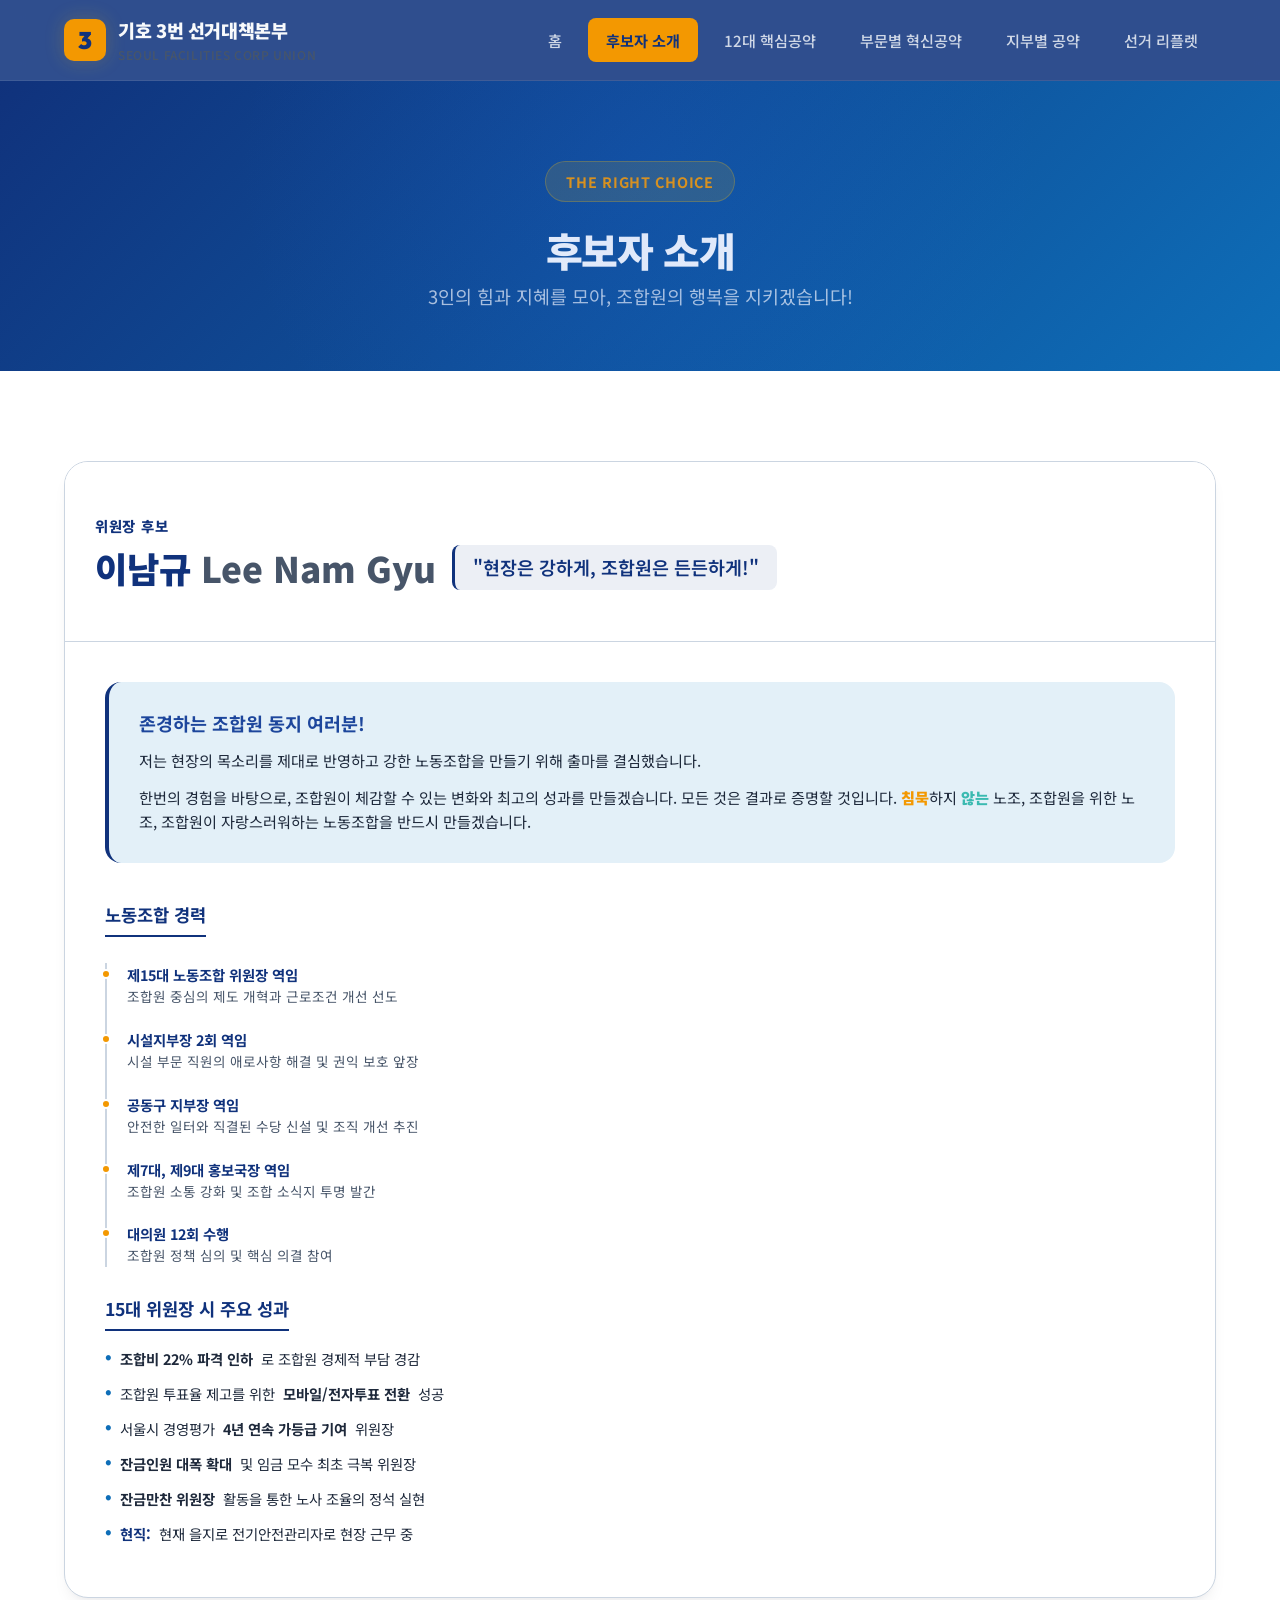
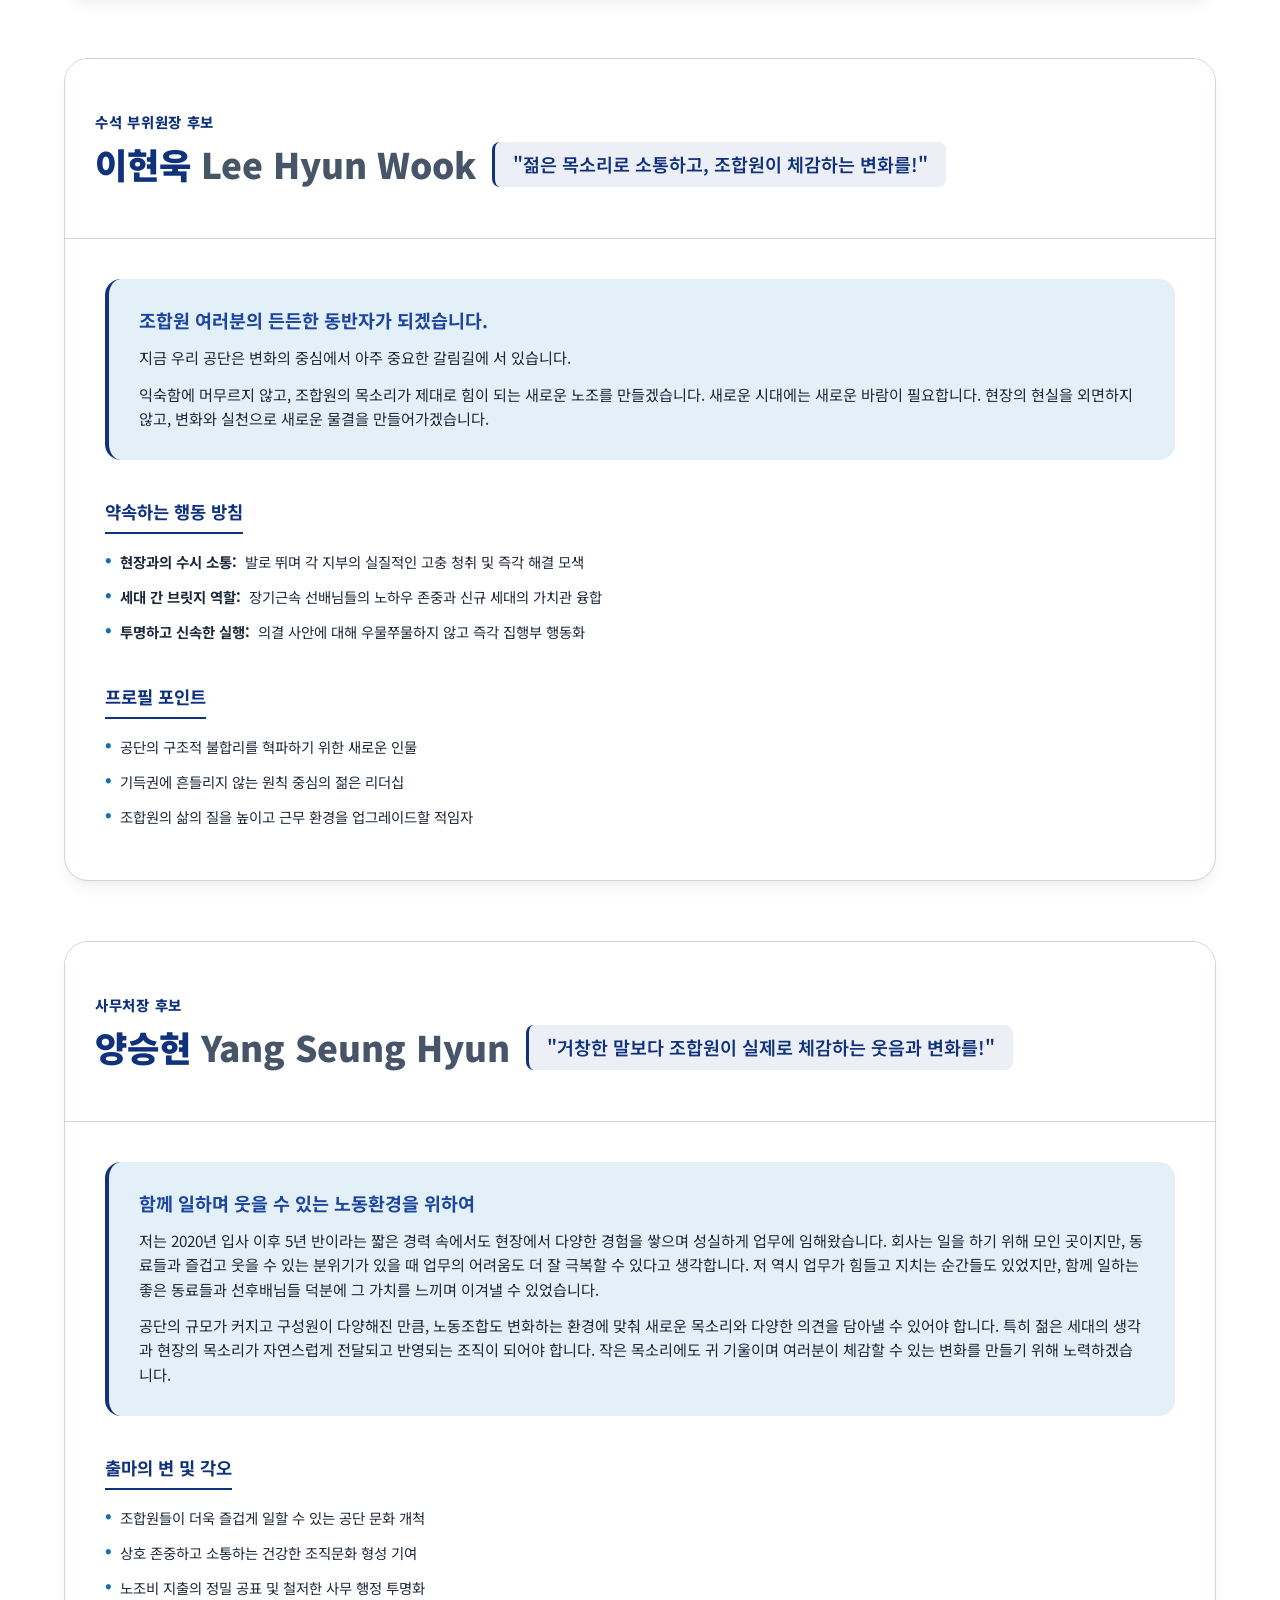
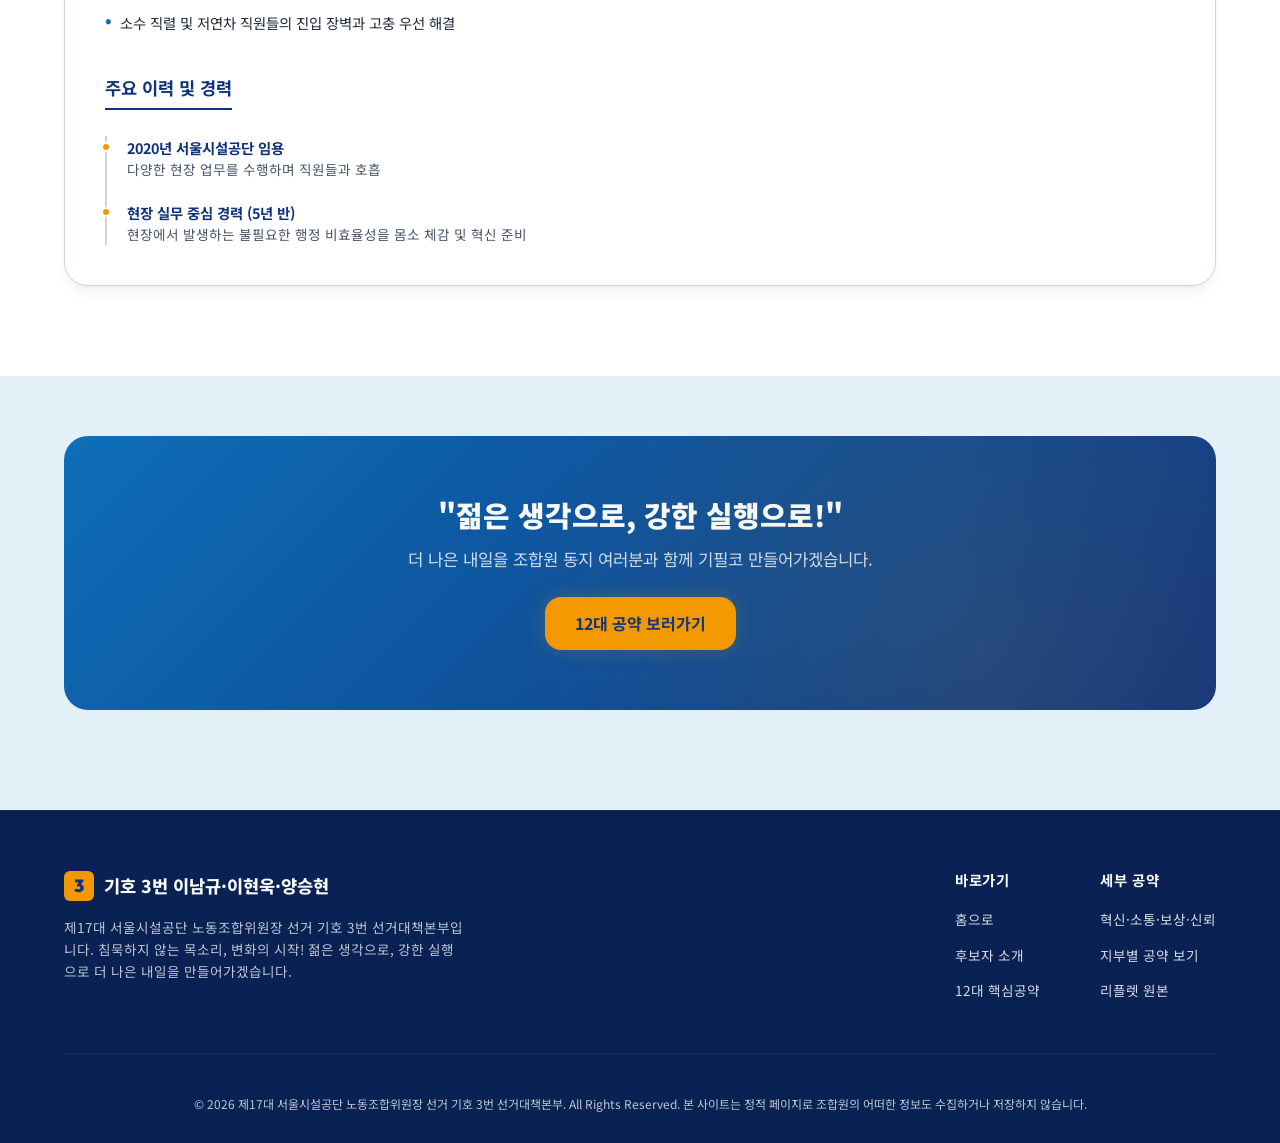
==== candidates.html @ 00cf1374 "Add files via upload" ====
<!DOCTYPE html>
<html lang="ko">
<head>
    <meta charset="UTF-8">
    <meta name="viewport" content="width=device-width, initial-scale=1.0">
    <title>후보자 소개 | 기호 3번 이남규·이현욱·양승현</title>
    <link rel="stylesheet" href="style.css">
</head>
<body>

    <!-- Header & Navigation -->
    <header class="site-header">
        <div class="container header-container">
            <a href="index.html" class="logo-link">
                <div class="logo-badge">3</div>
                <div class="logo-text">
                    <div class="logo-title">기호 3번 선거대책본부</div>
                    <div class="logo-subtitle">Seoul Facilities Corp Union</div>
                </div>
            </a>
            <button class="burger-menu" aria-label="메뉴 토글">
                <span></span>
                <span></span>
                <span></span>
            </button>
            <nav class="nav-menu">
                <a href="index.html" class="nav-link">홈</a>
                <a href="candidates.html" class="nav-link">후보자 소개</a>
                <a href="pledges.html" class="nav-link">12대 핵심공약</a>
                <a href="innovation.html" class="nav-link">부문별 혁신공약</a>
                <a href="branches.html" class="nav-link">지부별 공약</a>
                <a href="leaflet.html" class="nav-link">선거 리플렛</a>
            </nav>
        </div>
    </header>

    <!-- Sub Page Header -->
    <section class="hero-section" style="padding: 80px 0 60px;">
        <div class="container">
            <span class="hero-badge">THE RIGHT CHOICE</span>
            <h1 class="hero-title" style="font-size: 2.5rem; margin-bottom: 8px;">후보자 소개</h1>
            <p class="hero-subtitle" style="font-size: 1.15rem; margin-bottom: 0;">
                3인의 힘과 지혜를 모아, 조합원의 행복을 지키겠습니다!
            </p>
        </div>
    </section>

    <!-- Candidate Profiles Details -->
    <section class="section-padding bg-white-section">
        <div class="container">
            <div class="candidate-detail-container">
                
                <!-- Candidate 1: Lee Nam Gyu -->
                <div class="candidate-profile-block" id="namgyu">
                    <div class="candidate-profile-header img-bg-namgyu">
                        <div class="candidate-profile-title-wrap">
                            <div>
                                <p class="candidate-profile-role">위원장 후보</p>
                                <h2 class="candidate-profile-name">이남규 <span>Lee Nam Gyu</span></h2>
                            </div>
                            <div class="candidate-profile-slogan">"현장은 강하게, 조합원은 든든하게!"</div>
                        </div>
                    </div>
                    <div class="candidate-profile-body">
                        <div class="candidate-greeting">
                            <h4>존경하는 조합원 동지 여러분!</h4>
                            <p>저는 현장의 목소리를 제대로 반영하고 강한 노동조합을 만들기 위해 출마를 결심했습니다.</p>
                            <p>한번의 경험을 바탕으로, 조합원이 체감할 수 있는 변화와 최고의 성과를 만들겠습니다. 모든 것은 결과로 증명할 것입니다. <span class="highlight-silence">침묵</span>하지 <span class="highlight-not">않는</span> 노조, 조합원을 위한 노조, 조합원이 자랑스러워하는 노동조합을 반드시 만들겠습니다.</p>
                        </div>
                        
                        <div class="candidate-info-grid">
                            <!-- Left Column: Core Experience -->
                            <div class="info-column">
                                <h5>노동조합 경력</h5>
                                <div class="timeline" style="margin-top: 10px;">
                                    <div class="timeline-item">
                                        <div class="timeline-dot"></div>
                                        <div class="timeline-title">제15대 노동조합 위원장 역임</div>
                                        <div class="timeline-desc">조합원 중심의 제도 개혁과 근로조건 개선 선도</div>
                                    </div>
                                    <div class="timeline-item">
                                        <div class="timeline-dot"></div>
                                        <div class="timeline-title">시설지부장 2회 역임</div>
                                        <div class="timeline-desc">시설 부문 직원의 애로사항 해결 및 권익 보호 앞장</div>
                                    </div>
                                    <div class="timeline-item">
                                        <div class="timeline-dot"></div>
                                        <div class="timeline-title">공동구 지부장 역임</div>
                                        <div class="timeline-desc">안전한 일터와 직결된 수당 신설 및 조직 개선 추진</div>
                                    </div>
                                    <div class="timeline-item">
                                        <div class="timeline-dot"></div>
                                        <div class="timeline-title">제7대, 제9대 홍보국장 역임</div>
                                        <div class="timeline-desc">조합원 소통 강화 및 조합 소식지 투명 발간</div>
                                    </div>
                                    <div class="timeline-item">
                                        <div class="timeline-dot"></div>
                                        <div class="timeline-title">대의원 12회 수행</div>
                                        <div class="timeline-desc">조합원 정책 심의 및 핵심 의결 참여</div>
                                    </div>
                                </div>
                            </div>

                            <!-- Right Column: Achievements & Status -->
                            <div class="info-column">
                                <h5>15대 위원장 시 주요 성과</h5>
                                <ul class="info-list">
                                    <li><strong>조합비 22% 파격 인하</strong>로 조합원 경제적 부담 경감</li>
                                    <li>조합원 투표율 제고를 위한 <strong>모바일/전자투표 전환</strong> 성공</li>
                                    <li>서울시 경영평가 <strong>4년 연속 가등급 기여</strong> 위원장</li>
                                    <li><strong>잔금인원 대폭 확대</strong> 및 임금 모수 최초 극복 위원장</li>
                                    <li><strong>잔금만찬 위원장</strong> 활동을 통한 노사 조율의 정석 실현</li>
                                    <li><strong style="color: var(--primary);">현직:</strong> 현재 을지로 전기안전관리자로 현장 근무 중</li>
                                </ul>
                            </div>
                        </div>
                    </div>
                </div>

                <!-- Candidate 2: Lee Hyun Wook -->
                <div class="candidate-profile-block" id="hyunwook">
                    <div class="candidate-profile-header img-bg-hyunwook">
                        <div class="candidate-profile-title-wrap">
                            <div>
                                <p class="candidate-profile-role">수석 부위원장 후보</p>
                                <h2 class="candidate-profile-name">이현욱 <span>Lee Hyun Wook</span></h2>
                            </div>
                            <div class="candidate-profile-slogan">"젊은 목소리로 소통하고, 조합원이 체감하는 변화를!"</div>
                        </div>
                    </div>
                    <div class="candidate-profile-body">
                        <div class="candidate-greeting">
                            <h4>조합원 여러분의 든든한 동반자가 되겠습니다.</h4>
                            <p>지금 우리 공단은 변화의 중심에서 아주 중요한 갈림길에 서 있습니다.</p>
                            <p>익숙함에 머무르지 않고, 조합원의 목소리가 제대로 힘이 되는 새로운 노조를 만들겠습니다. 새로운 시대에는 새로운 바람이 필요합니다. 현장의 현실을 외면하지 않고, 변화와 실천으로 새로운 물결을 만들어가겠습니다.</p>
                        </div>
                        
                        <div class="candidate-info-grid">
                            <div class="info-column">
                                <h5>약속하는 행동 방침</h5>
                                <ul class="info-list">
                                    <li><strong>현장과의 수시 소통:</strong> 발로 뛰며 각 지부의 실질적인 고충 청취 및 즉각 해결 모색</li>
                                    <li><strong>세대 간 브릿지 역할:</strong> 장기근속 선배님들의 노하우 존중과 신규 세대의 가치관 융합</li>
                                    <li><strong>투명하고 신속한 실행:</strong> 의결 사안에 대해 우물쭈물하지 않고 즉각 집행부 행동화</li>
                                </ul>
                            </div>
                            <div class="info-column">
                                <h5>프로필 포인트</h5>
                                <ul class="info-list">
                                    <li>공단의 구조적 불합리를 혁파하기 위한 새로운 인물</li>
                                    <li>기득권에 흔들리지 않는 원칙 중심의 젊은 리더십</li>
                                    <li>조합원의 삶의 질을 높이고 근무 환경을 업그레이드할 적임자</li>
                                </ul>
                            </div>
                        </div>
                    </div>
                </div>

                <!-- Candidate 3: Yang Seung Hyun -->
                <div class="candidate-profile-block" id="seunghyun">
                    <div class="candidate-profile-header img-bg-seunghyun">
                        <div class="candidate-profile-title-wrap">
                            <div>
                                <p class="candidate-profile-role">사무처장 후보</p>
                                <h2 class="candidate-profile-name">양승현 <span>Yang Seung Hyun</span></h2>
                            </div>
                            <div class="candidate-profile-slogan">"거창한 말보다 조합원이 실제로 체감하는 웃음과 변화를!"</div>
                        </div>
                    </div>
                    <div class="candidate-profile-body">
                        <div class="candidate-greeting">
                            <h4>함께 일하며 웃을 수 있는 노동환경을 위하여</h4>
                            <p>저는 2020년 입사 이후 5년 반이라는 짧은 경력 속에서도 현장에서 다양한 경험을 쌓으며 성실하게 업무에 임해왔습니다. 회사는 일을 하기 위해 모인 곳이지만, 동료들과 즐겁고 웃을 수 있는 분위기가 있을 때 업무의 어려움도 더 잘 극복할 수 있다고 생각합니다. 저 역시 업무가 힘들고 지치는 순간들도 있었지만, 함께 일하는 좋은 동료들과 선후배님들 덕분에 그 가치를 느끼며 이겨낼 수 있었습니다.</p>
                            <p>공단의 규모가 커지고 구성원이 다양해진 만큼, 노동조합도 변화하는 환경에 맞춰 새로운 목소리와 다양한 의견을 담아낼 수 있어야 합니다. 특히 젊은 세대의 생각과 현장의 목소리가 자연스럽게 전달되고 반영되는 조직이 되어야 합니다. 작은 목소리에도 귀 기울이며 여러분이 체감할 수 있는 변화를 만들기 위해 노력하겠습니다.</p>
                        </div>
                        
                        <div class="candidate-info-grid">
                            <div class="info-column">
                                <h5>출마의 변 및 각오</h5>
                                <ul class="info-list">
                                    <li>조합원들이 더욱 즐겁게 일할 수 있는 공단 문화 개척</li>
                                    <li>상호 존중하고 소통하는 건강한 조직문화 형성 기여</li>
                                    <li>노조비 지출의 정밀 공표 및 철저한 사무 행정 투명화</li>
                                    <li>소수 직렬 및 저연차 직원들의 진입 장벽과 고충 우선 해결</li>
                                </ul>
                            </div>
                            <div class="info-column">
                                <h5>주요 이력 및 경력</h5>
                                <div class="timeline" style="margin-top: 10px;">
                                    <div class="timeline-item">
                                        <div class="timeline-dot"></div>
                                        <div class="timeline-title">2020년 서울시설공단 임용</div>
                                        <div class="timeline-desc">다양한 현장 업무를 수행하며 직원들과 호흡</div>
                                    </div>
                                    <div class="timeline-item">
                                        <div class="timeline-dot"></div>
                                        <div class="timeline-title">현장 실무 중심 경력 (5년 반)</div>
                                        <div class="timeline-desc">현장에서 발생하는 불필요한 행정 비효율성을 몸소 체감 및 혁신 준비</div>
                                    </div>
                                </div>
                            </div>
                        </div>
                    </div>
                </div>

            </div>
        </div>
    </section>

    <!-- Bottom Message Banner -->
    <section class="container mb-8">
        <div class="cta-banner">
            <h2 class="cta-title">"젊은 생각으로, 강한 실행으로!"</h2>
            <p class="cta-desc">더 나은 내일을 조합원 동지 여러분과 함께 기필코 만들어가겠습니다.</p>
            <a href="pledges.html" class="btn btn-accent">12대 공약 보러가기</a>
        </div>
    </section>

    <!-- Footer -->
    <footer class="site-footer">
        <div class="container">
            <div class="footer-top">
                <div class="footer-info">
                    <div class="footer-logo">
                        <div class="footer-logo-badge">3</div>
                        <div class="footer-logo-text">기호 3번 이남규·이현욱·양승현</div>
                    </div>
                    <p class="footer-desc">제17대 서울시설공단 노동조합위원장 선거 기호 3번 선거대책본부입니다. 침묵하지 않는 목소리, 변화의 시작! 젊은 생각으로, 강한 실행으로 더 나은 내일을 만들어가겠습니다.</p>
                </div>
                <div class="footer-links-wrap">
                    <div class="footer-links-col">
                        <h6>바로가기</h6>
                        <ul class="footer-links">
                            <li><a href="index.html">홈으로</a></li>
                            <li><a href="candidates.html">후보자 소개</a></li>
                            <li><a href="pledges.html">12대 핵심공약</a></li>
                        </ul>
                    </div>
                    <div class="footer-links-col">
                        <h6>세부 공약</h6>
                        <ul class="footer-links">
                            <li><a href="innovation.html">혁신·소통·보상·신뢰</a></li>
                            <li><a href="branches.html">지부별 공약 보기</a></li>
                            <li><a href="leaflet.html">리플렛 원본</a></li>
                        </ul>
                    </div>
                </div>
            </div>
            <div class="footer-bottom">
                <p>&copy; 2026 제17대 서울시설공단 노동조합위원장 선거 기호 3번 선거대책본부. All Rights Reserved. 본 사이트는 정적 페이지로 조합원의 어떠한 정보도 수집하거나 저장하지 않습니다.</p>
            </div>
        </div>
    </footer>

    <script src="common.js"></script>
</body>
</html>
---- style.css ----
@import url('https://fonts.googleapis.com/css2?family=Noto+Sans+KR:wght@300;400;500;700;900&family=Outfit:wght@400;600;800;900&display=swap');

:root {
    /* Color Palette */
    --primary: #10327c;        /* 강조남색 */
    --primary-light: #1d469c;  /* 밝은 강조남색 */
    --primary-rgb: 16, 50, 124;
    
    --accent: #f39801;         /* 침묵 오렌지 */
    --accent-hover: #d97706;
    --accent-light: #fff7ed;
    --accent-rgb: 243, 152, 1;
    
    --secondary: #0e6eb8;      /* 글씨강조색 진한하늘색 */
    --secondary-hover: #0a5691;
    --secondary-light: #e0f2fe;
    
    --success: #3bbab1;        /* '않는' 민트 */
    --success-light: #f0fdfa;
    
    --bg-body: #e3f0f8;        /* 하늘색 배경 */
    --bg-card: #ffffff;
    --bg-footer: #0a2253;      /* 진한 남색 푸터 */
    
    --text-dark: #10327c;      /* 텍스트에도 강조남색 적용 */
    --text-medium: #1e293b;
    --text-muted: #475569;
    --text-light: #f8fafc;
    
    --border: #cbd5e1;
    --border-focus: #94a3b8;
    
    /* Layout & Spacing */
    --radius-sm: 8px;
    --radius-md: 16px;
    --radius-lg: 24px;
    --radius-full: 9999px;
    
    /* Shadows */
    --shadow-sm: 0 2px 4px rgba(0, 0, 0, 0.02);
    --shadow-md: 0 10px 15px -3px rgba(15, 23, 42, 0.05), 0 4px 6px -4px rgba(15, 23, 42, 0.05);
    --shadow-lg: 0 20px 25px -5px rgba(15, 23, 42, 0.08), 0 8px 10px -6px rgba(15, 23, 42, 0.08);
    --shadow-glow: 0 0 20px rgba(234, 179, 8, 0.2);
    
    /* Transitions */
    --transition-fast: 0.15s ease;
    --transition-normal: 0.3s cubic-bezier(0.4, 0, 0.2, 1);
    --transition-slow: 0.5s cubic-bezier(0.4, 0, 0.2, 1);
}

/* Reset & Base Styles */
* {
    margin: 0;
    padding: 0;
    box-sizing: border-box;
    -webkit-tap-highlight-color: transparent;
}

html {
    scroll-behavior: smooth;
}

body {
    font-family: 'Noto Sans KR', -apple-system, BlinkMacSystemFont, 'Segoe UI', Roboto, Oxygen, Ubuntu, Cantarell, sans-serif;
    background-color: var(--bg-body);
    color: var(--text-medium);
    line-height: 1.6;
    overflow-x: hidden;
}

/* Typography */
h1, h2, h3, h4, h5, h6 {
    font-weight: 700;
    color: var(--text-dark);
    line-height: 1.3;
}

a {
    color: inherit;
    text-decoration: none;
    transition: var(--transition-fast);
}

/* Common Layout */
.container {
    width: 100%;
    max-width: 1200px;
    margin: 0 auto;
    padding: 0 24px;
}

/* Header & Navigation */
header.site-header {
    position: sticky;
    top: 0;
    z-index: 1000;
    background-color: rgba(16, 50, 124, 0.85); /* 강조남색 기반 반투명 */
    backdrop-filter: blur(12px);
    -webkit-backdrop-filter: blur(12px);
    border-bottom: 1px solid rgba(255, 255, 255, 0.08);
    transition: var(--transition-normal);
}

header.site-header.scrolled {
    background-color: rgba(16, 50, 124, 0.95);
    box-shadow: var(--shadow-md);
}

.header-container {
    display: flex;
    justify-content: space-between;
    align-items: center;
    height: 80px;
}

.logo-link {
    display: flex;
    align-items: center;
    gap: 12px;
}

.logo-badge {
    background-color: var(--accent);
    color: var(--primary);
    font-family: 'Outfit', sans-serif;
    font-weight: 900;
    font-size: 1.5rem;
    width: 42px;
    height: 42px;
    display: flex;
    align-items: center;
    justify-content: center;
    border-radius: 10px;
    box-shadow: var(--shadow-glow);
    animation: pulse 2s infinite;
}

.logo-text {
    color: var(--text-light);
}

.logo-title {
    font-size: 1.15rem;
    font-weight: 900;
    letter-spacing: -0.02em;
}

.logo-subtitle {
    font-size: 0.75rem;
    font-weight: 500;
    color: var(--text-muted);
    letter-spacing: 0.05em;
    text-transform: uppercase;
}

/* Nav Menu */
.nav-menu {
    display: flex;
    align-items: center;
    gap: 8px;
}

.nav-link {
    color: rgba(248, 250, 252, 0.8);
    font-size: 0.95rem;
    font-weight: 500;
    padding: 10px 18px;
    border-radius: var(--radius-sm);
    transition: var(--transition-fast);
}

.nav-link:hover {
    color: var(--text-light);
    background-color: rgba(255, 255, 255, 0.05);
}

.nav-link.active {
    color: var(--primary);
    background-color: var(--accent);
    font-weight: 700;
}

/* Hamburger Button */
.burger-menu {
    display: none;
    flex-direction: column;
    justify-content: space-between;
    width: 24px;
    height: 18px;
    background: none;
    border: none;
    cursor: pointer;
    z-index: 1001;
}

.burger-menu span {
    width: 100%;
    height: 2px;
    background-color: var(--text-light);
    border-radius: 2px;
    transition: var(--transition-normal);
}

/* Mobile Nav Styles */
@media (max-width: 992px) {
    .burger-menu {
        display: flex;
    }
    
    .nav-menu {
        position: fixed;
        top: 0;
        right: -100%;
        width: 80%;
        max-width: 320px;
        height: 100vh;
        background-color: var(--primary);
        flex-direction: column;
        justify-content: flex-start;
        align-items: stretch;
        padding: 100px 24px 40px;
        gap: 16px;
        box-shadow: -10px 0 30px rgba(0, 0, 0, 0.3);
        transition: var(--transition-normal);
    }
    
    .nav-menu.open {
        right: 0;
    }
    
    .burger-menu.open span:nth-child(1) {
        transform: translateY(8px) rotate(45deg);
    }
    
    .burger-menu.open span:nth-child(2) {
        opacity: 0;
    }
    
    .burger-menu.open span:nth-child(3) {
        transform: translateY(-8px) rotate(-45deg);
    }
    
    .nav-link {
        font-size: 1.1rem;
        padding: 14px 20px;
        border-radius: var(--radius-md);
        border: 1px solid rgba(255, 255, 255, 0.03);
    }
}

/* Hero Section */
.hero-section {
    position: relative;
    background: linear-gradient(135deg, var(--primary) 0%, var(--secondary) 100%);
    color: var(--text-light);
    padding: 120px 0 100px;
    overflow: hidden;
    text-align: center;
}

.hero-section::before {
    content: '';
    position: absolute;
    top: 0;
    left: 0;
    right: 0;
    bottom: 0;
    background: radial-gradient(circle at 50% 30%, rgba(37, 99, 235, 0.15) 0%, transparent 60%);
    pointer-events: none;
}

.hero-badge {
    display: inline-flex;
    align-items: center;
    background-color: rgba(234, 179, 8, 0.15);
    border: 1px solid rgba(234, 179, 8, 0.3);
    color: var(--accent);
    padding: 8px 20px;
    border-radius: var(--radius-full);
    font-size: 0.9rem;
    font-weight: 700;
    letter-spacing: 0.05em;
    margin-bottom: 24px;
    animation: fadeInDown 0.6s ease-out;
}

.hero-number-wrap {
    margin-bottom: 12px;
}

.hero-symbol {
    font-family: 'Outfit', sans-serif;
    font-size: 5.5rem;
    font-weight: 900;
    color: var(--accent);
    line-height: 1;
    display: inline-block;
    text-shadow: var(--shadow-glow);
    animation: zoomIn 0.8s cubic-bezier(0.175, 0.885, 0.32, 1.275);
}

.hero-title {
    font-size: 3rem;
    font-weight: 900;
    color: var(--text-light);
    letter-spacing: -0.03em;
    margin-bottom: 16px;
    line-height: 1.2;
}

.hero-title span {
    color: var(--accent);
}

.hero-subtitle {
    font-size: 1.35rem;
    color: rgba(248, 250, 252, 0.7);
    max-width: 700px;
    margin: 0 auto 40px;
    font-weight: 400;
}

.hero-ctas {
    display: flex;
    justify-content: center;
    gap: 16px;
    flex-wrap: wrap;
}

.btn {
    display: inline-flex;
    align-items: center;
    justify-content: center;
    padding: 14px 30px;
    font-size: 1rem;
    font-weight: 700;
    border-radius: var(--radius-md);
    cursor: pointer;
    transition: var(--transition-normal);
    border: none;
    gap: 8px;
}

.btn-accent {
    background-color: var(--accent);
    color: var(--primary);
    box-shadow: var(--shadow-glow);
}

.btn-accent:hover {
    background-color: var(--accent-hover);
    transform: translateY(-2px);
}

.btn-outline {
    background-color: transparent;
    border: 2px solid rgba(255, 255, 255, 0.25);
    color: var(--text-light);
}

.btn-outline:hover {
    background-color: rgba(255, 255, 255, 0.08);
    border-color: var(--text-light);
    transform: translateY(-2px);
}

.btn-primary {
    background-color: var(--primary);
    color: var(--text-light);
    box-shadow: var(--shadow-md);
}

.btn-primary:hover {
    background-color: var(--primary-light);
    transform: translateY(-2px);
}

@media (max-width: 768px) {
    .hero-title {
        font-size: 2.2rem;
    }
    .hero-symbol {
        font-size: 4.5rem;
    }
    .hero-subtitle {
        font-size: 1.1rem;
    }
}

/* Floating Symbol Badge */
.candidate-badge-group {
    background-color: rgba(255, 255, 255, 0.05);
    border: 1px solid rgba(255, 255, 255, 0.1);
    border-radius: var(--radius-lg);
    padding: 24px;
    max-width: 600px;
    margin: 40px auto 0;
    backdrop-filter: blur(10px);
}

.candidate-badge-title {
    font-size: 0.8rem;
    color: rgba(255, 255, 255, 0.6);
    font-weight: 700;
    letter-spacing: 0.1em;
    margin-bottom: 12px;
}

.candidate-names {
    display: flex;
    justify-content: center;
    gap: 24px;
}

.candidate-name-item span {
    display: block;
}

.candidate-name-item .pos {
    font-size: 0.75rem;
    color: var(--accent);
    font-weight: 600;
}

.candidate-name-item .name {
    font-size: 1.3rem;
    font-weight: 900;
}

/* Sections General */
section.section-padding {
    padding: 90px 0;
}

.bg-white-section {
    background-color: var(--bg-card);
}

.section-header {
    text-align: center;
    max-width: 800px;
    margin: 0 auto 60px;
}

.section-label {
    font-size: 0.9rem;
    font-weight: 700;
    color: var(--secondary);
    text-transform: uppercase;
    letter-spacing: 0.1em;
    display: block;
    margin-bottom: 12px;
}

.section-title {
    font-size: 2.25rem;
    font-weight: 900;
    letter-spacing: -0.02em;
    color: var(--text-dark);
    margin-bottom: 16px;
}

.section-desc {
    font-size: 1.1rem;
    color: var(--text-muted);
}

/* Candidates Grid (Landing Page) */
.candidate-cards-grid {
    display: grid;
    grid-template-cols: repeat(3, 1fr);
    gap: 30px;
    margin-bottom: 50px;
}

@media (max-width: 992px) {
    .candidate-cards-grid {
        grid-template-cols: 1fr;
        max-width: 500px;
        margin: 0 auto 40px;
    }
}

.candidate-card {
    background-color: var(--bg-card);
    border-radius: var(--radius-lg);
    border: 1px solid var(--border);
    overflow: hidden;
    box-shadow: var(--shadow-md);
    transition: var(--transition-normal);
    position: relative;
    display: flex;
    flex-direction: column;
}

.candidate-card:hover {
    transform: translateY(-8px);
    box-shadow: var(--shadow-lg);
    border-color: rgba(37, 99, 235, 0.2);
}

.candidate-card-header {
    background: linear-gradient(135deg, var(--primary) 0%, var(--primary-light) 100%);
    padding: 30px 24px;
    color: var(--text-light);
    position: relative;
}

.candidate-card-role {
    font-size: 0.8rem;
    font-weight: 700;
    color: var(--accent);
    letter-spacing: 0.05em;
    margin-bottom: 6px;
}

.candidate-card-name {
    font-size: 1.75rem;
    font-weight: 900;
    color: var(--text-light);
}

.candidate-card-name span {
    font-size: 1.1rem;
    font-weight: 500;
    color: rgba(255, 255, 255, 0.7);
    margin-left: 6px;
}

.candidate-card-body {
    padding: 24px;
    flex-grow: 1;
    display: flex;
    flex-direction: column;
}

.candidate-quote {
    font-size: 0.95rem;
    font-weight: 600;
    color: var(--text-dark);
    margin-bottom: 20px;
    position: relative;
    padding-left: 14px;
    border-left: 3px solid var(--accent);
}

.candidate-mini-bio {
    font-size: 0.85rem;
    color: var(--text-muted);
    margin-bottom: 24px;
    flex-grow: 1;
    line-height: 1.5;
}

.candidate-link-btn {
    display: flex;
    align-items: center;
    justify-content: center;
    padding: 12px;
    background-color: var(--bg-body);
    border-radius: var(--radius-sm);
    font-size: 0.9rem;
    font-weight: 700;
    color: var(--secondary);
    transition: var(--transition-fast);
}

.candidate-link-btn:hover {
    background-color: var(--secondary-light);
    color: var(--secondary-hover);
}

/* Quick Pledge section */
.pledge-preview-grid {
    display: grid;
    grid-template-cols: repeat(2, 1fr);
    gap: 24px;
    margin-bottom: 40px;
}

@media (max-width: 768px) {
    .pledge-preview-grid {
        grid-template-cols: 1fr;
    }
}

.pledge-preview-card {
    background-color: var(--bg-card);
    border-radius: var(--radius-md);
    border: 1px solid var(--border);
    padding: 24px;
    box-shadow: var(--shadow-sm);
    transition: var(--transition-normal);
    display: flex;
    gap: 16px;
}

.pledge-preview-card:hover {
    border-color: var(--accent);
    transform: translateX(4px);
    box-shadow: var(--shadow-md);
}

.pledge-num {
    font-family: 'Outfit', sans-serif;
    font-weight: 800;
    font-size: 1.5rem;
    color: var(--accent);
    line-height: 1;
}

.pledge-preview-title {
    font-size: 1.1rem;
    font-weight: 700;
    color: var(--text-dark);
    margin-bottom: 8px;
}

.pledge-preview-desc {
    font-size: 0.9rem;
    color: var(--text-muted);
}

/* Candidate Page Timeline */
.candidate-detail-container {
    display: flex;
    flex-direction: column;
    gap: 60px;
}

.candidate-profile-block {
    background-color: var(--bg-card);
    border-radius: var(--radius-lg);
    border: 1px solid var(--border);
    box-shadow: var(--shadow-md);
    overflow: hidden;
}

.candidate-profile-header {
    background: linear-gradient(135deg, var(--primary) 0%, var(--primary-light) 100%);
    padding: 40px 30px;
    color: var(--text-light);
}

.candidate-profile-title-wrap {
    display: flex;
    justify-content: space-between;
    align-items: flex-end;
    flex-wrap: wrap;
    gap: 16px;
}

.candidate-profile-role {
    font-size: 0.9rem;
    color: var(--accent);
    font-weight: 700;
    letter-spacing: 0.05em;
    margin-bottom: 8px;
}

.candidate-profile-name {
    font-size: 2.2rem;
    font-weight: 900;
    color: var(--text-light);
}

.candidate-profile-slogan {
    font-size: 1.15rem;
    font-weight: 600;
    color: rgba(255, 255, 255, 0.85);
    background-color: rgba(255, 255, 255, 0.08);
    padding: 8px 18px;
    border-radius: var(--radius-sm);
    border-left: 3px solid var(--accent);
}

.candidate-profile-body {
    padding: 40px;
}

@media (max-width: 768px) {
    .candidate-profile-body {
        padding: 24px;
    }
}

.candidate-greeting {
    background-color: var(--bg-body);
    border-radius: var(--radius-md);
    padding: 30px;
    margin-bottom: 40px;
    border-left: 4px solid var(--primary);
}

.candidate-greeting h4 {
    font-size: 1.15rem;
    margin-bottom: 12px;
    color: var(--primary-light);
}

.candidate-greeting p {
    font-size: 0.95rem;
    color: var(--text-medium);
    margin-bottom: 12px;
}

.candidate-greeting p:last-child {
    margin-bottom: 0;
}

.candidate-info-grid {
    display: grid;
    grid-template-cols: 1fr 1fr;
    gap: 30px;
}

@media (max-width: 768px) {
    .candidate-info-grid {
        grid-template-cols: 1fr;
    }
}

.info-column h5 {
    font-size: 1.1rem;
    margin-bottom: 16px;
    padding-bottom: 8px;
    border-bottom: 2px solid var(--primary);
    display: inline-block;
}

.info-list {
    list-style: none;
}

.info-list li {
    font-size: 0.9rem;
    color: var(--text-medium);
    margin-bottom: 12px;
    display: flex;
    align-items: flex-start;
    gap: 8px;
}

.info-list li::before {
    content: "•";
    color: var(--secondary);
    font-weight: bold;
    font-size: 1.1rem;
    line-height: 1;
}

/* Timelines for Experience */
.timeline {
    position: relative;
    padding-left: 20px;
    border-left: 2px solid var(--border);
}

.timeline-item {
    position: relative;
    margin-bottom: 20px;
}

.timeline-item:last-child {
    margin-bottom: 0;
}

.timeline-dot {
    position: absolute;
    left: -26px;
    top: 6px;
    width: 10px;
    height: 10px;
    border-radius: 50%;
    background-color: var(--accent);
    border: 2px solid var(--bg-card);
}

.timeline-title {
    font-weight: 700;
    font-size: 0.9rem;
    color: var(--text-dark);
}

.timeline-desc {
    font-size: 0.85rem;
    color: var(--text-muted);
}

/* Detailed Pledges Page CSS */
.pledge-cards-container {
    display: grid;
    grid-template-cols: 1fr;
    gap: 24px;
}

.pledge-detail-card {
    background-color: var(--bg-card);
    border-radius: var(--radius-md);
    border: 1px solid var(--border);
    box-shadow: var(--shadow-sm);
    overflow: hidden;
    transition: var(--transition-normal);
}

.pledge-detail-card:hover {
    box-shadow: var(--shadow-md);
    border-color: var(--border-focus);
}

.pledge-detail-header {
    background-color: var(--bg-body);
    padding: 20px 24px;
    display: flex;
    align-items: center;
    gap: 16px;
    border-bottom: 1px solid var(--border);
}

.pledge-num-badge {
    background-color: var(--accent-light);
    color: var(--accent-hover);
    font-family: 'Outfit', sans-serif;
    font-weight: 800;
    font-size: 1.1rem;
    width: 38px;
    height: 38px;
    display: flex;
    align-items: center;
    justify-content: center;
    border-radius: var(--radius-sm);
    flex-shrink: 0;
}

.pledge-detail-title {
    font-size: 1.25rem;
    font-weight: 900;
    color: var(--text-dark);
}

.pledge-detail-body {
    padding: 24px;
}

.pledge-detail-desc {
    font-size: 1rem;
    color: var(--text-medium);
    font-weight: 500;
    margin-bottom: 16px;
}

/* Pledge Tables (Roadmap) */
.table-responsive {
    overflow-x: auto;
    margin: 20px 0 0;
    border-radius: var(--radius-sm);
    border: 1px solid var(--border);
}

.pledge-table {
    width: 100%;
    border-collapse: collapse;
    font-size: 0.85rem;
    text-align: left;
    min-width: 500px;
}

.pledge-table th {
    background-color: var(--primary);
    color: var(--text-light);
    font-weight: 700;
    padding: 12px 16px;
}

.pledge-table td {
    padding: 12px 16px;
    border-bottom: 1px solid var(--border);
    color: var(--text-medium);
}

.pledge-table tr:last-child td {
    border-bottom: none;
}

.pledge-table tr:nth-child(even) {
    background-color: var(--bg-body);
}

.pledge-table tdstrong {
    color: var(--text-dark);
    font-weight: 700;
}

/* Innovation & Reform Style */
.category-tabs {
    display: flex;
    justify-content: center;
    gap: 12px;
    margin-bottom: 40px;
    flex-wrap: wrap;
}

.category-tab-btn {
    background-color: var(--bg-card);
    border: 1px solid var(--border);
    padding: 12px 24px;
    border-radius: var(--radius-full);
    font-size: 0.95rem;
    font-weight: 700;
    color: var(--text-medium);
    cursor: pointer;
    transition: var(--transition-fast);
}

.category-tab-btn:hover {
    border-color: var(--secondary);
    color: var(--secondary);
}

.category-tab-btn.active {
    background-color: var(--secondary);
    border-color: var(--secondary);
    color: var(--text-light);
    box-shadow: 0 4px 12px rgba(37, 99, 235, 0.2);
}

.innovation-cards-grid {
    display: grid;
    grid-template-cols: 1fr;
    gap: 30px;
}

.innovation-section-card {
    background-color: var(--bg-card);
    border-radius: var(--radius-lg);
    border: 1px solid var(--border);
    box-shadow: var(--shadow-md);
    overflow: hidden;
}

.innovation-card-head {
    padding: 24px 30px;
    color: var(--text-light);
    font-size: 1.3rem;
    font-weight: 800;
    display: flex;
    align-items: center;
    gap: 12px;
}

.innovation-card-head.innovation-theme {
    background: linear-gradient(135deg, #4f46e5 0%, #3730a3 100%);
}

.innovation-card-head.communication-theme {
    background: linear-gradient(135deg, #0284c7 0%, #0369a1 100%);
}

.innovation-card-head.compensation-theme {
    background: linear-gradient(135deg, #10b981 0%, #047857 100%);
}

.innovation-card-head.trust-theme {
    background: linear-gradient(135deg, #f59e0b 0%, #d97706 100%);
}

.innovation-card-content {
    padding: 30px;
}

@media (max-width: 768px) {
    .innovation-card-content {
        padding: 20px;
    }
}

.innovation-list {
    list-style: none;
}

.innovation-list-item {
    padding: 16px 0;
    border-bottom: 1px solid var(--border);
    display: flex;
    flex-direction: column;
    gap: 4px;
}

.innovation-list-item:last-child {
    border-bottom: none;
    padding-bottom: 0;
}

.innovation-list-item:first-child {
    padding-top: 0;
}

.innovation-item-title {
    font-weight: 700;
    font-size: 1.05rem;
    color: var(--text-dark);
    display: flex;
    align-items: center;
    gap: 8px;
}

.innovation-item-badge {
    background-color: rgba(37, 99, 235, 0.08);
    color: var(--secondary);
    font-size: 0.75rem;
    font-weight: 700;
    padding: 2px 8px;
    border-radius: 4px;
    text-transform: uppercase;
}

.innovation-item-desc {
    font-size: 0.9rem;
    color: var(--text-medium);
    padding-left: 0;
}

.innovation-item-desc strong {
    color: var(--text-dark);
}

.highlight-text-accent {
    color: #e11d48; /* Red/coral highlight */
    font-weight: 700;
}

.highlight-text-green {
    color: var(--success);
    font-weight: 700;
}

/* Branches Page CSS */
.search-filter-container {
    background-color: var(--bg-card);
    border-radius: var(--radius-md);
    border: 1px solid var(--border);
    padding: 24px;
    margin-bottom: 40px;
    box-shadow: var(--shadow-sm);
}

.search-input-wrap {
    position: relative;
    margin-bottom: 20px;
}

.search-input {
    width: 100%;
    padding: 14px 20px 14px 46px;
    font-size: 1rem;
    border-radius: var(--radius-sm);
    border: 1px solid var(--border);
    background-color: var(--bg-body);
    transition: var(--transition-fast);
}

.search-input:focus {
    outline: none;
    border-color: var(--secondary);
    background-color: var(--bg-card);
    box-shadow: 0 0 0 3px rgba(37, 99, 235, 0.15);
}

.search-icon {
    position: absolute;
    left: 16px;
    top: 50%;
    transform: translateY(-50%);
    color: var(--text-muted);
    pointer-events: none;
}

.branch-chips-grid {
    display: flex;
    flex-wrap: wrap;
    gap: 8px;
}

.branch-chip {
    background-color: var(--bg-body);
    border: 1px solid var(--border);
    color: var(--text-medium);
    padding: 8px 16px;
    border-radius: var(--radius-full);
    font-size: 0.85rem;
    font-weight: 600;
    cursor: pointer;
    transition: var(--transition-fast);
}

.branch-chip:hover {
    background-color: var(--border);
    color: var(--text-dark);
}

.branch-chip.active {
    background-color: var(--primary);
    border-color: var(--primary);
    color: var(--text-light);
}

.branch-pledge-list {
    display: grid;
    grid-template-cols: repeat(2, 1fr);
    gap: 24px;
}

@media (max-width: 768px) {
    .branch-pledge-list {
        grid-template-cols: 1fr;
    }
}

.branch-pledge-card {
    background-color: var(--bg-card);
    border-radius: var(--radius-md);
    border: 1px solid var(--border);
    box-shadow: var(--shadow-sm);
    overflow: hidden;
    transition: var(--transition-normal);
}

.branch-pledge-card:hover {
    transform: translateY(-4px);
    box-shadow: var(--shadow-md);
    border-color: var(--secondary-light);
}

.branch-pledge-head {
    background-color: var(--primary);
    color: var(--text-light);
    padding: 16px 20px;
    font-weight: 700;
    font-size: 1rem;
    display: flex;
    justify-content: space-between;
    align-items: center;
}

.branch-pledge-body {
    padding: 20px;
}

.branch-items {
    list-style: none;
}

.branch-items li {
    font-size: 0.9rem;
    color: var(--text-medium);
    margin-bottom: 10px;
    padding-left: 18px;
    position: relative;
}

.branch-items li::before {
    content: "✓";
    position: absolute;
    left: 0;
    color: var(--success);
    font-weight: 900;
}

.branch-items li:last-child {
    margin-bottom: 0;
}

/* Leaflet Page CSS */
.leaflet-container {
    background-color: var(--primary-light);
    border-radius: var(--radius-lg);
    padding: 40px;
    color: var(--text-light);
    text-align: center;
    box-shadow: var(--shadow-lg);
}

.leaflet-viewer-box {
    position: relative;
    max-width: 800px;
    margin: 0 auto 30px;
    background-color: rgba(0, 0, 0, 0.2);
    border-radius: var(--radius-md);
    overflow: hidden;
    box-shadow: var(--shadow-lg);
    border: 1px solid rgba(255, 255, 255, 0.1);
}

.leaflet-image-wrap {
    display: flex;
    justify-content: center;
    align-items: center;
    min-height: 400px;
}

.leaflet-img {
    max-width: 100%;
    height: auto;
    max-height: 70vh;
    display: none;
    animation: fadeIn 0.4s ease;
}

.leaflet-img.active {
    display: block;
}

.leaflet-nav-btn {
    position: absolute;
    top: 50%;
    transform: translateY(-50%);
    background-color: rgba(15, 23, 42, 0.6);
    border: 1px solid rgba(255, 255, 255, 0.2);
    color: var(--text-light);
    width: 50px;
    height: 50px;
    border-radius: 50%;
    cursor: pointer;
    display: flex;
    align-items: center;
    justify-content: center;
    font-size: 1.25rem;
    transition: var(--transition-fast);
    backdrop-filter: blur(4px);
}

.leaflet-nav-btn:hover {
    background-color: var(--accent);
    color: var(--primary);
    border-color: var(--accent);
}

.leaflet-prev {
    left: 20px;
}

.leaflet-next {
    right: 20px;
}

.leaflet-info {
    margin-top: 15px;
    font-size: 0.95rem;
    font-weight: 500;
}

.leaflet-dots {
    display: flex;
    justify-content: center;
    gap: 8px;
    margin-top: 20px;
}

.leaflet-dot {
    width: 10px;
    height: 10px;
    border-radius: 50%;
    background-color: rgba(255, 255, 255, 0.25);
    cursor: pointer;
    transition: var(--transition-fast);
}

.leaflet-dot.active {
    background-color: var(--accent);
    transform: scale(1.25);
}

.leaflet-gallery-grid {
    display: grid;
    grid-template-cols: repeat(3, 1fr);
    gap: 20px;
    margin-top: 40px;
}

@media (max-width: 768px) {
    .leaflet-gallery-grid {
        grid-template-cols: repeat(2, 1fr);
    }
}

@media (max-width: 480px) {
    .leaflet-gallery-grid {
        grid-template-cols: 1fr;
    }
}

.leaflet-thumb-card {
    background-color: rgba(255, 255, 255, 0.03);
    border: 1px solid rgba(255, 255, 255, 0.08);
    border-radius: var(--radius-md);
    overflow: hidden;
    cursor: pointer;
    transition: var(--transition-normal);
}

.leaflet-thumb-card:hover {
    transform: translateY(-4px);
    border-color: var(--accent);
    background-color: rgba(255, 255, 255, 0.05);
}

.leaflet-thumb-wrap {
    aspect-ratio: 4/3;
    overflow: hidden;
    display: flex;
    align-items: center;
    justify-content: center;
    background-color: rgba(0, 0, 0, 0.2);
}

.leaflet-thumb-img {
    width: 100%;
    height: 100%;
    object-fit: cover;
    opacity: 0.75;
    transition: var(--transition-normal);
}

.leaflet-thumb-card:hover .leaflet-thumb-img {
    opacity: 1;
    transform: scale(1.05);
}

.leaflet-thumb-desc {
    padding: 12px;
    font-size: 0.8rem;
    font-weight: 700;
}

/* Lightbox Modal */
.lightbox-modal {
    display: none;
    position: fixed;
    z-index: 2000;
    left: 0;
    top: 0;
    width: 100%;
    height: 100%;
    background-color: rgba(10, 15, 25, 0.95);
    backdrop-filter: blur(10px);
    align-items: center;
    justify-content: center;
}

.lightbox-modal.open {
    display: flex;
}

.lightbox-content {
    max-width: 90%;
    max-height: 90%;
    box-shadow: 0 10px 40px rgba(0,0,0,0.5);
    border-radius: var(--radius-sm);
    overflow: hidden;
    position: relative;
}

.lightbox-img {
    max-width: 100%;
    max-height: 85vh;
    display: block;
    height: auto;
}

.lightbox-close {
    position: absolute;
    top: -40px;
    right: 0;
    color: white;
    font-size: 2rem;
    cursor: pointer;
    background: none;
    border: none;
}

/* CTA Banner (Bottom of pages) */
.cta-banner {
    background: linear-gradient(135deg, var(--secondary) 0%, var(--primary) 100%);
    color: var(--text-light);
    padding: 60px 0;
    text-align: center;
    border-radius: var(--radius-lg);
    margin-top: 60px;
    position: relative;
    overflow: hidden;
}

.cta-banner::before {
    content: '';
    position: absolute;
    top: 0;
    left: 0;
    right: 0;
    bottom: 0;
    background: radial-gradient(circle at 80% 80%, rgba(234, 179, 8, 0.1) 0%, transparent 50%);
    pointer-events: none;
}

.cta-title {
    font-size: 1.8rem;
    font-weight: 900;
    margin-bottom: 12px;
    color: var(--text-light);
}

.cta-desc {
    font-size: 1.05rem;
    color: rgba(255,255,255,0.8);
    margin-bottom: 24px;
}

/* Footer */
footer.site-footer {
    background-color: var(--bg-footer);
    color: rgba(248, 250, 252, 0.75);
    padding: 60px 0 30px;
    border-top: 1px solid rgba(255, 255, 255, 0.05);
    margin-top: 100px;
}

.footer-top {
    display: flex;
    justify-content: space-between;
    align-items: flex-start;
    flex-wrap: wrap;
    gap: 40px;
    margin-bottom: 40px;
    padding-bottom: 40px;
    border-bottom: 1px solid rgba(255, 255, 255, 0.05);
}

.footer-info {
    max-width: 400px;
}

.footer-logo {
    display: flex;
    align-items: center;
    gap: 10px;
    margin-bottom: 16px;
}

.footer-logo-badge {
    background-color: var(--accent);
    color: var(--primary);
    font-family: 'Outfit', sans-serif;
    font-weight: 900;
    font-size: 1.1rem;
    width: 30px;
    height: 30px;
    display: flex;
    align-items: center;
    justify-content: center;
    border-radius: 6px;
}

.footer-logo-text {
    font-size: 1.1rem;
    font-weight: 800;
    color: var(--text-light);
}

.footer-desc {
    font-size: 0.85rem;
    line-height: 1.6;
}

.footer-links-wrap {
    display: flex;
    gap: 60px;
}

.footer-links-col h6 {
    color: var(--text-light);
    font-size: 0.9rem;
    font-weight: 700;
    margin-bottom: 16px;
    text-transform: uppercase;
    letter-spacing: 0.05em;
}

.footer-links {
    list-style: none;
}

.footer-links li {
    margin-bottom: 10px;
}

.footer-links a {
    font-size: 0.85rem;
    color: rgba(248, 250, 252, 0.85);
}

.footer-links a:hover {
    color: var(--accent);
}

.footer-bottom {
    text-align: center;
    font-size: 0.75rem;
}

@media (max-width: 768px) {
    .footer-top {
        flex-direction: column;
        gap: 30px;
    }
    .footer-links-wrap {
        width: 100%;
        justify-content: space-between;
        gap: 20px;
    }
}

/* Animations */
@keyframes pulse {
    0% {
        box-shadow: 0 0 0 0 rgba(234, 179, 8, 0.4);
    }
    70% {
        box-shadow: 0 0 0 10px rgba(234, 179, 8, 0);
    }
    100% {
        box-shadow: 0 0 0 0 rgba(234, 179, 8, 0);
    }
}

@keyframes fadeIn {
    from { opacity: 0; }
    to { opacity: 1; }
}

@keyframes fadeInDown {
    from {
        opacity: 0;
        transform: translateY(-20px);
    }
    to {
        opacity: 1;
        transform: translateY(0);
    }
}

@keyframes zoomIn {
    from {
        opacity: 0;
        transform: scale(0.9);
    }
    to {
        opacity: 1;
        transform: scale(1);
    }
}

.animate-fade-in {
    animation: fadeIn 0.8s ease-out forwards;
}

/* Additional Utilities */
.text-center { text-align: center; }
.mt-4 { margin-top: 16px; }
.mb-4 { margin-bottom: 16px; }
.mb-8 { margin-bottom: 32px; }
.py-4 { padding-top: 16px; padding-bottom: 16px; }
.fw-black { font-weight: 900; }
.highlight-yellow {
    color: var(--accent);
}

/* Slogan Text Highlighting */
.highlight-wind {
    color: var(--secondary) !important; /* 진한하늘색 (#0e6eb8) */
    font-weight: 900;
}
.highlight-wave {
    color: #b9cefd !important;          /* 진한남색/연하늘 (#b9cefd) */
    font-weight: 900;
}
.highlight-silence {
    color: var(--accent) !important;    /* 침묵 오렌지 (#f39801) */
    font-weight: 900;
}
.highlight-not {
    color: var(--success) !important;   /* 않는 민트 (#3bbab1) */
    font-weight: 900;
}

/* Candidate Custom Image Headers */
.candidate-card-header.img-bg-namgyu {
    background: #ffffff url('img/이남규.png') no-repeat right center;
    background-size: auto 100%;
    color: #10327c !important;
    border-bottom: 1px solid var(--border);
}
.candidate-card-header.img-bg-hyunwook {
    background: #ffffff url('img/이현욱.png') no-repeat right center;
    background-size: auto 100%;
    color: #10327c !important;
    border-bottom: 1px solid var(--border);
}
.candidate-card-header.img-bg-seunghyun {
    background: #ffffff url('img/양승현.png') no-repeat right center;
    background-size: auto 100%;
    color: #10327c !important;
    border-bottom: 1px solid var(--border);
}

.candidate-card-header.img-bg-namgyu .candidate-card-role,
.candidate-card-header.img-bg-hyunwook .candidate-card-role,
.candidate-card-header.img-bg-seunghyun .candidate-card-role {
    color: #f39801 !important;
}
.candidate-card-header.img-bg-namgyu .candidate-card-name,
.candidate-card-header.img-bg-hyunwook .candidate-card-name,
.candidate-card-header.img-bg-seunghyun .candidate-card-name {
    color: #10327c !important;
}
.candidate-card-header.img-bg-namgyu .candidate-card-name span,
.candidate-card-header.img-bg-hyunwook .candidate-card-name span,
.candidate-card-header.img-bg-seunghyun .candidate-card-name span {
    color: #475569 !important;
}

/* Candidate Profile Headers */
.candidate-profile-header.img-bg-namgyu {
    background: #ffffff url('img/이남규.png') no-repeat right center;
    background-size: auto 100%;
    color: #10327c !important;
    min-height: 180px;
    display: flex;
    align-items: center;
    border-bottom: 1px solid var(--border);
}
.candidate-profile-header.img-bg-hyunwook {
    background: #ffffff url('img/이현욱.png') no-repeat right center;
    background-size: auto 100%;
    color: #10327c !important;
    min-height: 180px;
    display: flex;
    align-items: center;
    border-bottom: 1px solid var(--border);
}
.candidate-profile-header.img-bg-seunghyun {
    background: #ffffff url('img/양승현.png') no-repeat right center;
    background-size: auto 100%;
    color: #10327c !important;
    min-height: 180px;
    display: flex;
    align-items: center;
    border-bottom: 1px solid var(--border);
}

.candidate-profile-header.img-bg-namgyu .candidate-profile-role,
.candidate-profile-header.img-bg-hyunwook .candidate-profile-role,
.candidate-profile-header.img-bg-seunghyun .candidate-profile-role {
    color: #10327c !important;
    font-weight: 800;
}
.candidate-profile-header.img-bg-namgyu .candidate-profile-name,
.candidate-profile-header.img-bg-hyunwook .candidate-profile-name,
.candidate-profile-header.img-bg-seunghyun .candidate-profile-name {
    color: #10327c !important;
}
.candidate-profile-header.img-bg-namgyu .candidate-profile-name span,
.candidate-profile-header.img-bg-hyunwook .candidate-profile-name span,
.candidate-profile-header.img-bg-seunghyun .candidate-profile-name span {
    color: #475569 !important;
}
.candidate-profile-header.img-bg-namgyu .candidate-profile-slogan,
.candidate-profile-header.img-bg-hyunwook .candidate-profile-slogan,
.candidate-profile-header.img-bg-seunghyun .candidate-profile-slogan {
    color: #10327c !important;
    background-color: rgba(16, 50, 124, 0.08) !important;
    border-left: 3px solid #10327c !important;
}

@media (max-width: 576px) {
    .candidate-profile-header.img-bg-namgyu,
    .candidate-profile-header.img-bg-hyunwook,
    .candidate-profile-header.img-bg-seunghyun {
        min-height: 220px;
        background-size: auto 100%;
    }
}
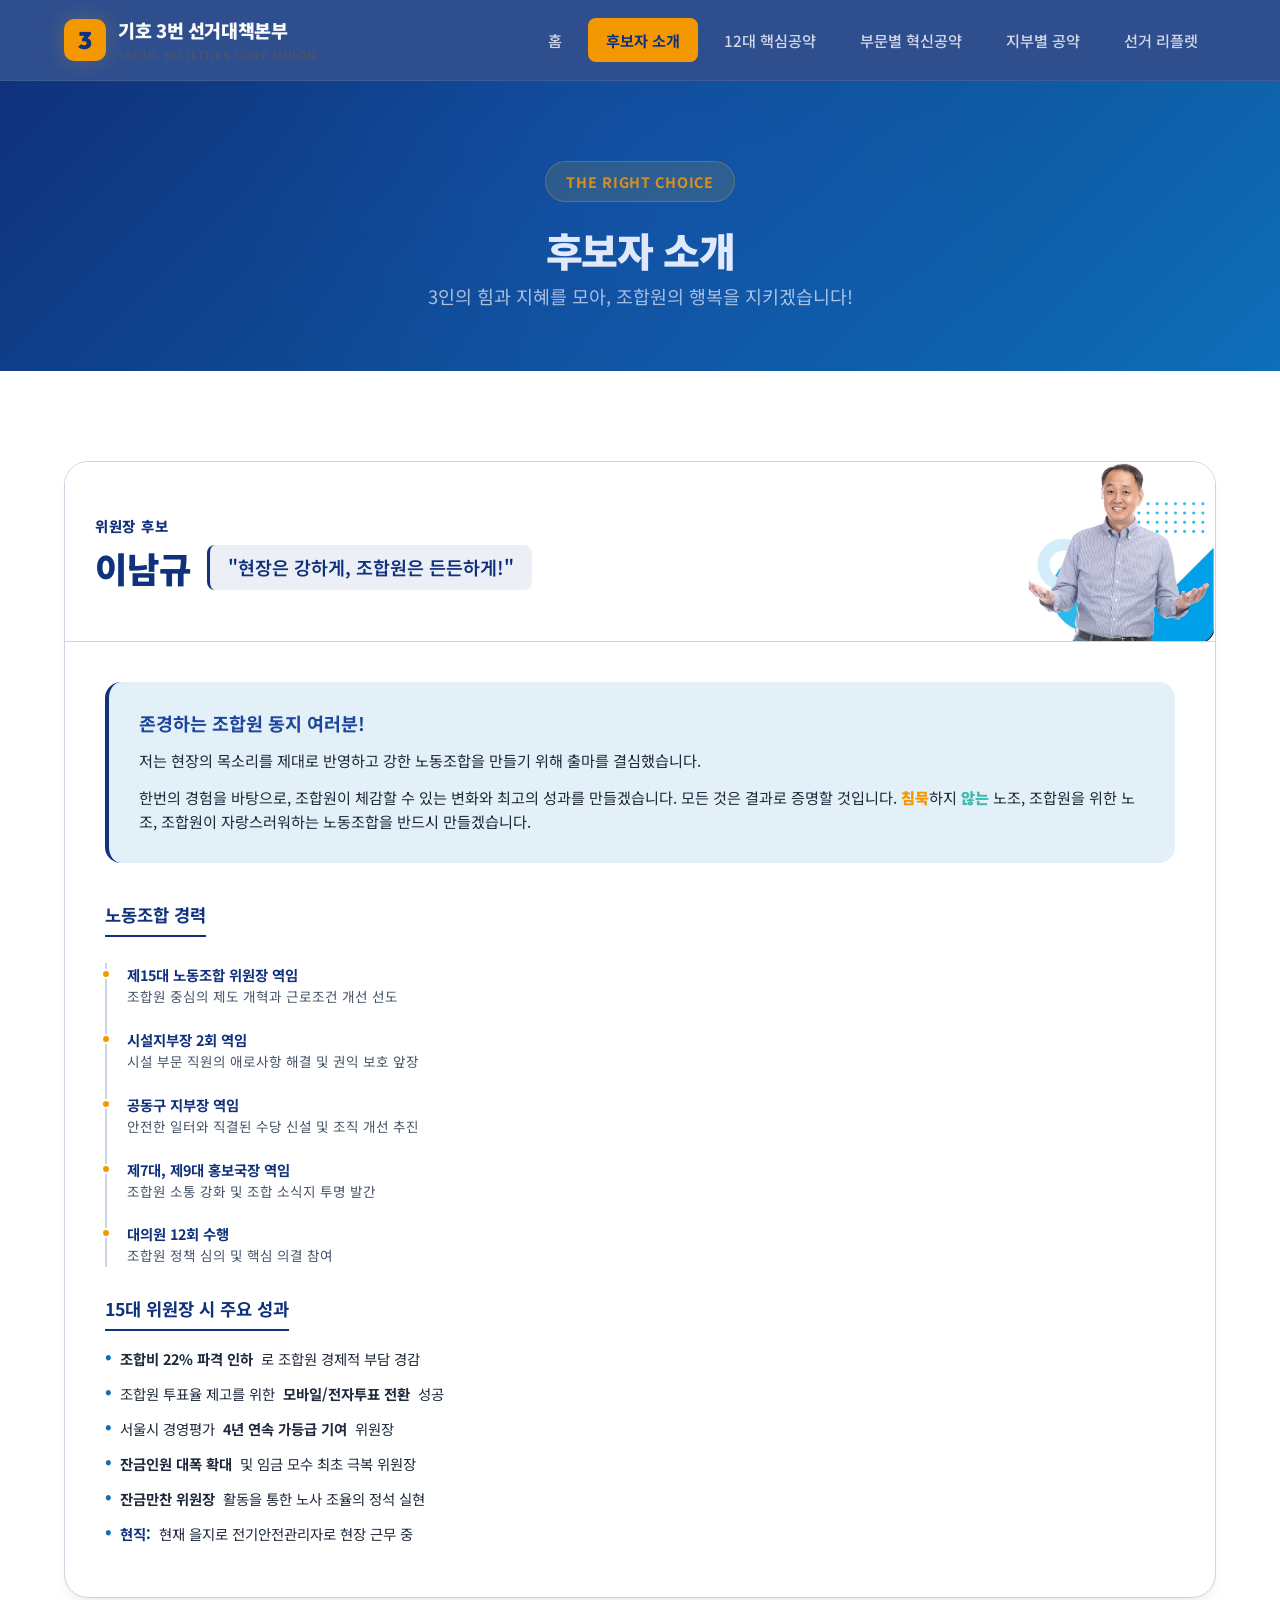
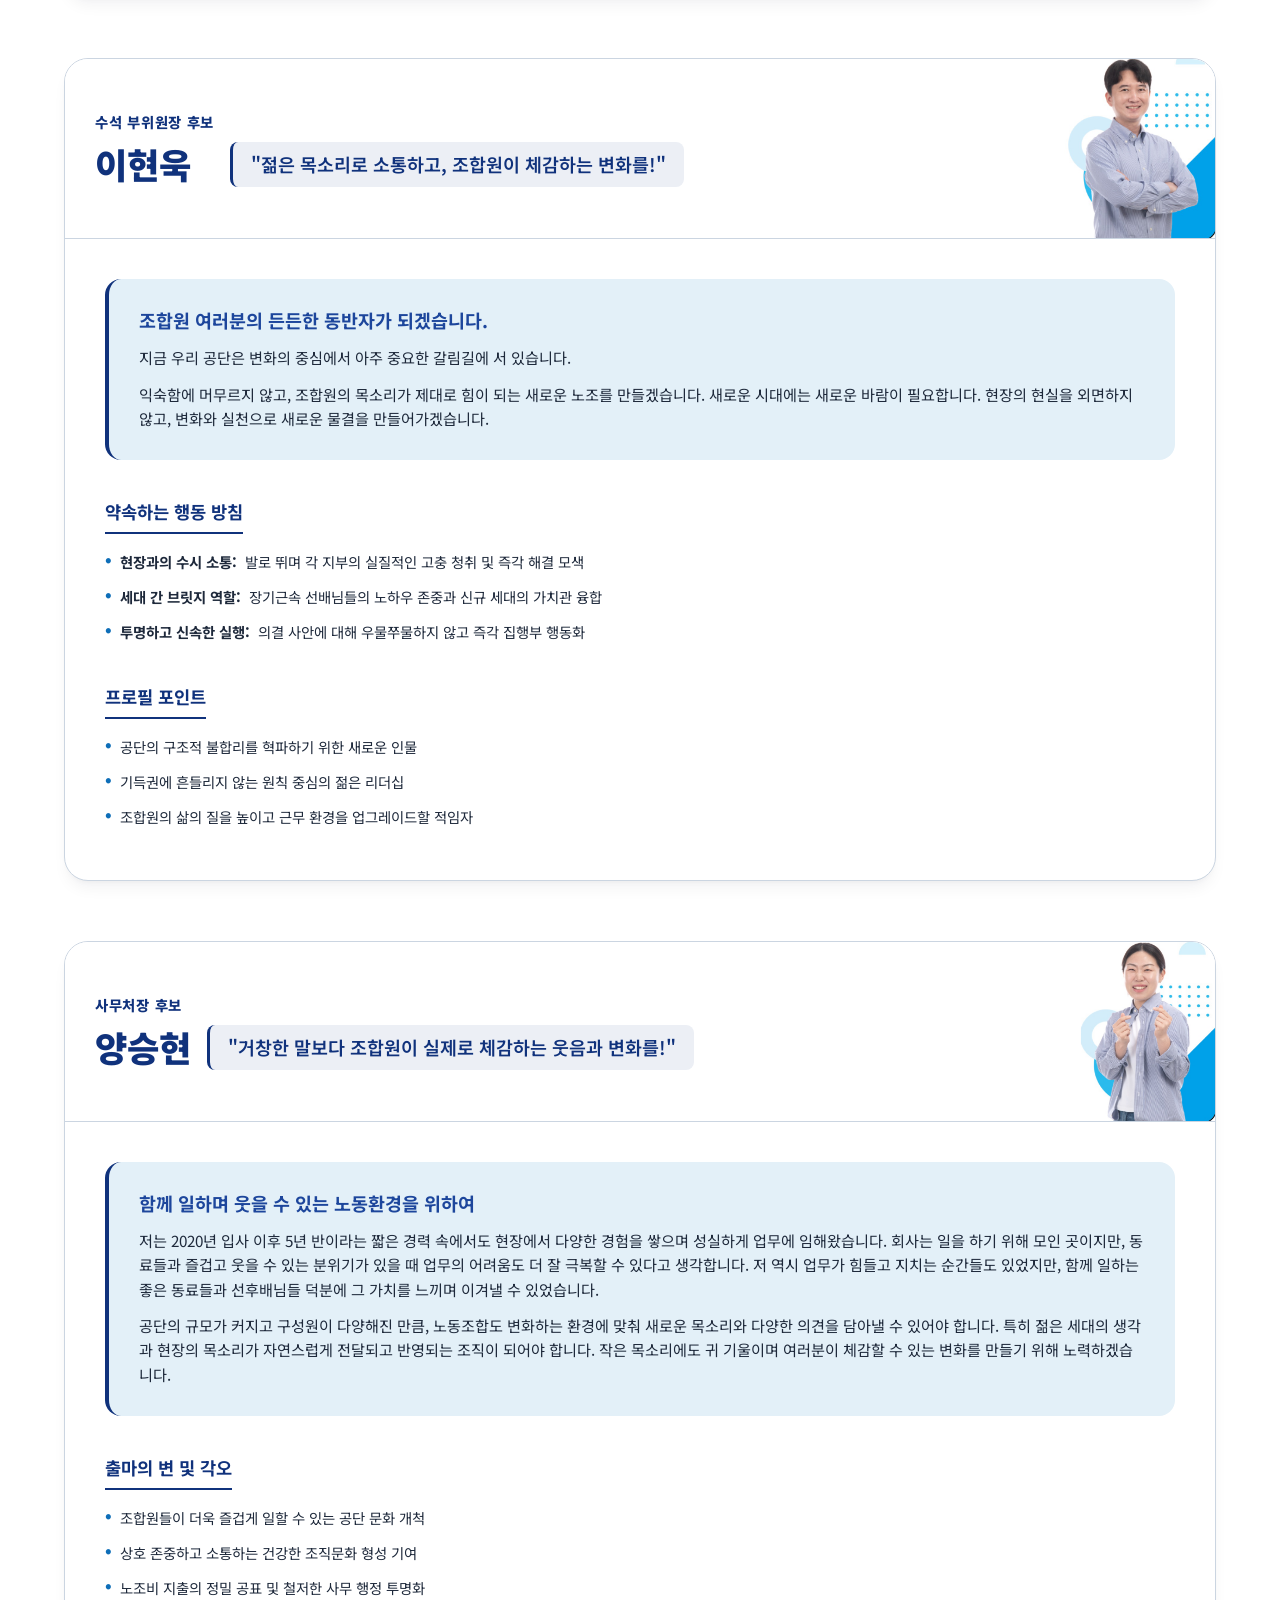
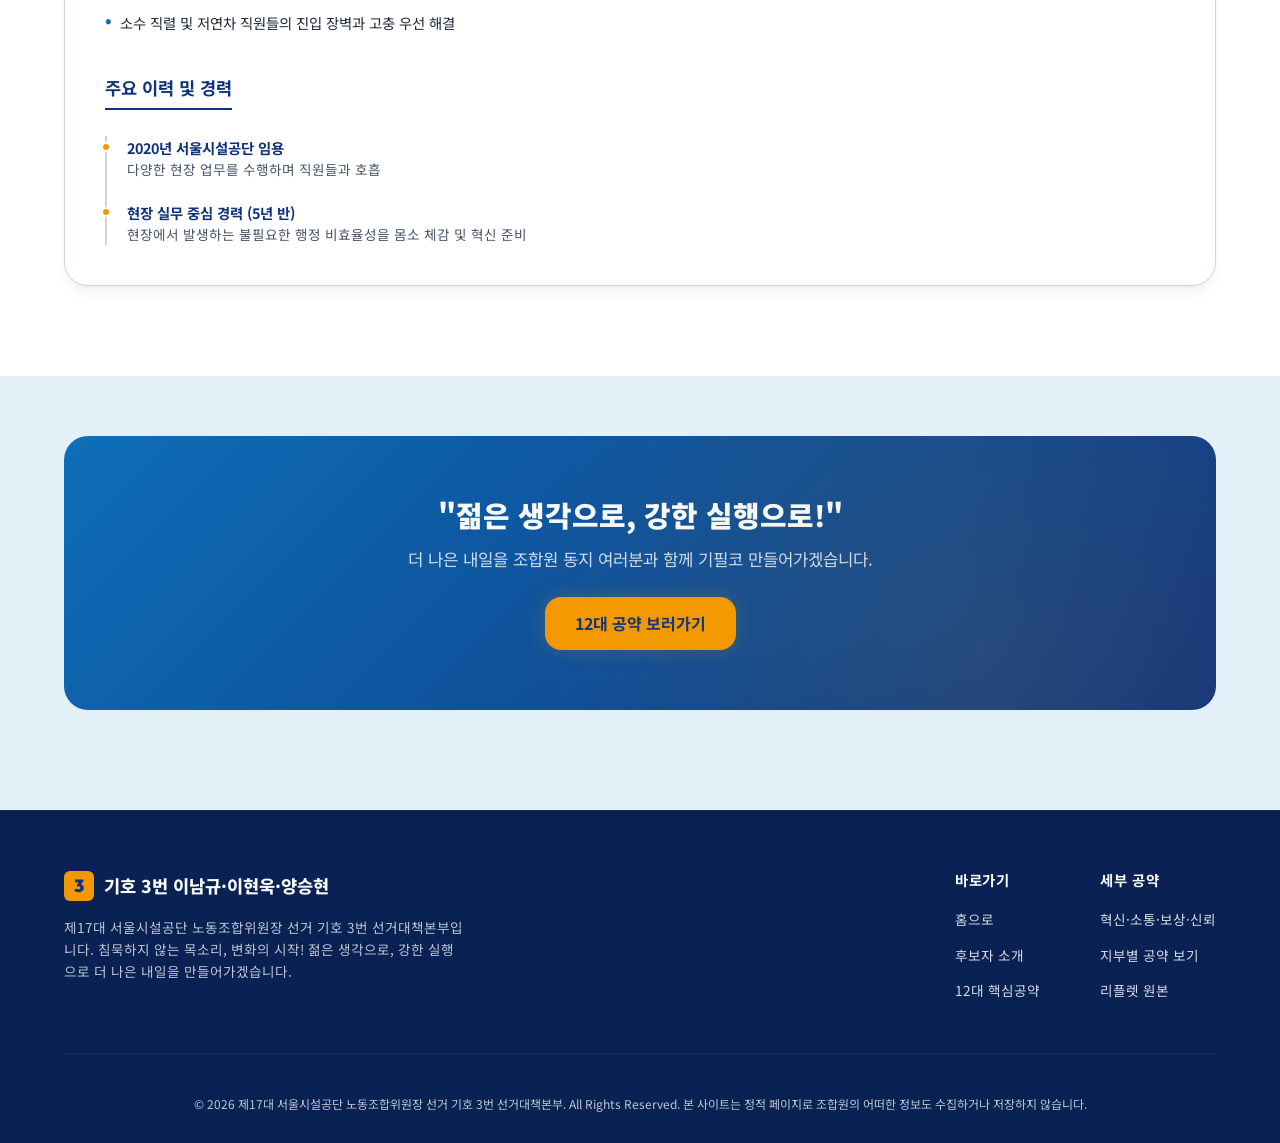
==== commit c643665b: "Add files via upload" ====
--- a/candidates.html
+++ b/candidates.html
@@ -56,7 +56,7 @@
                         <div class="candidate-profile-title-wrap">
                             <div>
                                 <p class="candidate-profile-role">위원장 후보</p>
-                                <h2 class="candidate-profile-name">이남규 <span>Lee Nam Gyu</span></h2>
+                                <h2 class="candidate-profile-name">이남규</h2>
                             </div>
                             <div class="candidate-profile-slogan">"현장은 강하게, 조합원은 든든하게!"</div>
                         </div>
@@ -123,7 +123,7 @@
                         <div class="candidate-profile-title-wrap">
                             <div>
                                 <p class="candidate-profile-role">수석 부위원장 후보</p>
-                                <h2 class="candidate-profile-name">이현욱 <span>Lee Hyun Wook</span></h2>
+                                <h2 class="candidate-profile-name">이현욱</h2>
                             </div>
                             <div class="candidate-profile-slogan">"젊은 목소리로 소통하고, 조합원이 체감하는 변화를!"</div>
                         </div>
@@ -162,7 +162,7 @@
                         <div class="candidate-profile-title-wrap">
                             <div>
                                 <p class="candidate-profile-role">사무처장 후보</p>
-                                <h2 class="candidate-profile-name">양승현 <span>Yang Seung Hyun</span></h2>
+                                <h2 class="candidate-profile-name">양승현</h2>
                             </div>
                             <div class="candidate-profile-slogan">"거창한 말보다 조합원이 실제로 체감하는 웃음과 변화를!"</div>
                         </div>
--- a/style.css
+++ b/style.css
@@ -739,6 +739,7 @@
     display: flex;
     align-items: flex-start;
     gap: 8px;
+    word-break: keep-all; /* 단어 단위 줄바꿈 방지 */
 }
 
 .info-list li::before {
@@ -1687,7 +1688,11 @@
         min-height: 220px;
         background-size: auto 100%;
     }
-}
-
-
-
+    .info-list li {
+        font-size: 0.82rem;
+        margin-bottom: 8px;
+    }
+}
+
+
+
